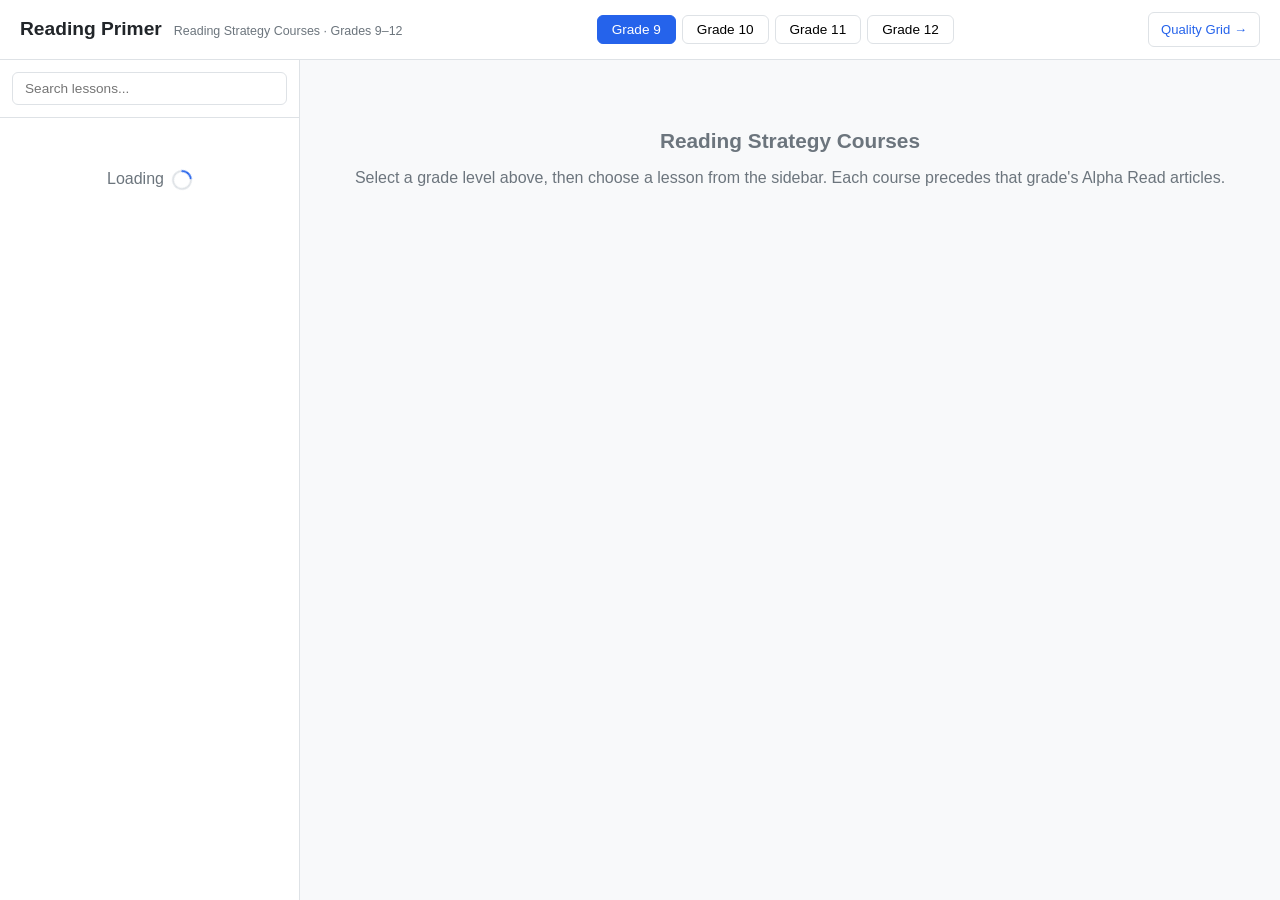
==== index.html @ eaf36640 "Publish Primer 9-12 reading-strategies viewer + quality grid Static site: primer-g9-12.html (viewer)" ====
<!doctype html><meta charset="utf-8"><title>Primer 9–12</title><meta http-equiv="refresh" content="0; url=primer-g9-12.html">
<p>Redirecting to <a href="primer-g9-12.html">Reading Primer 9–12</a>…</p>
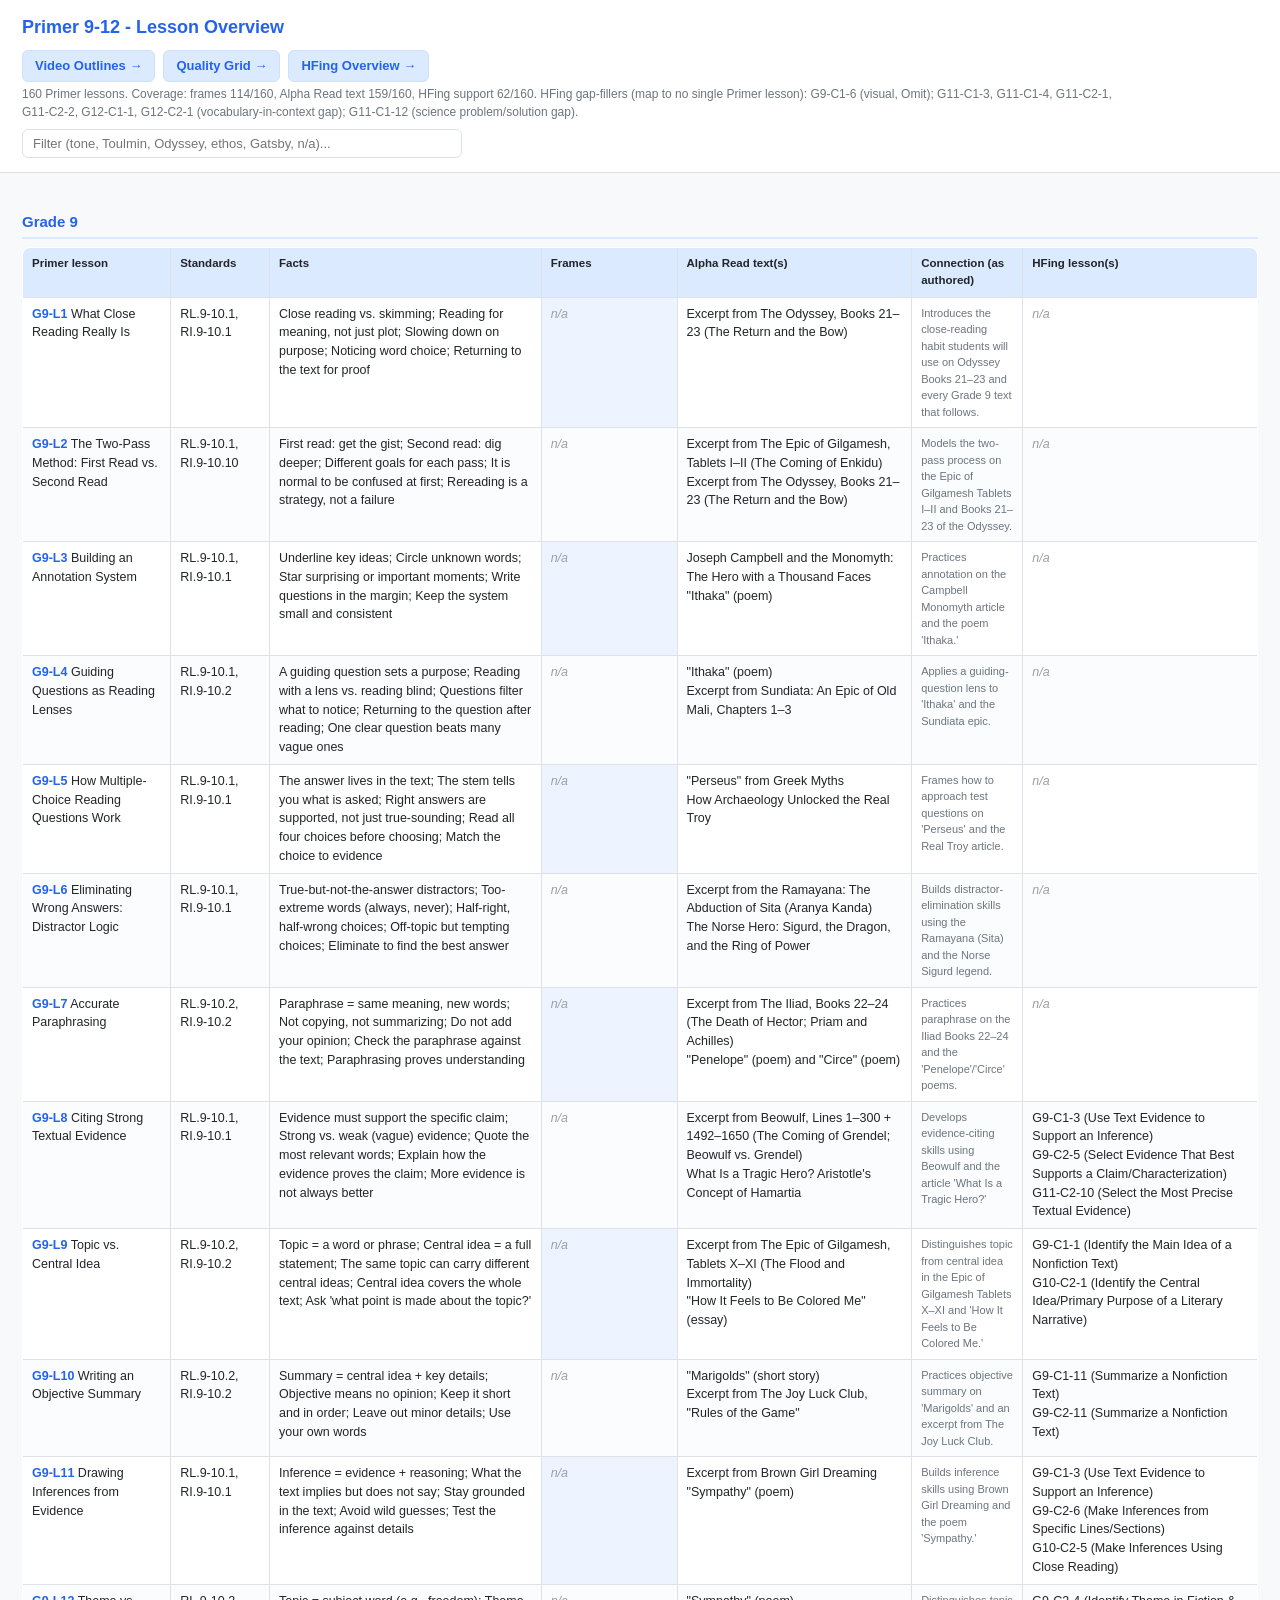
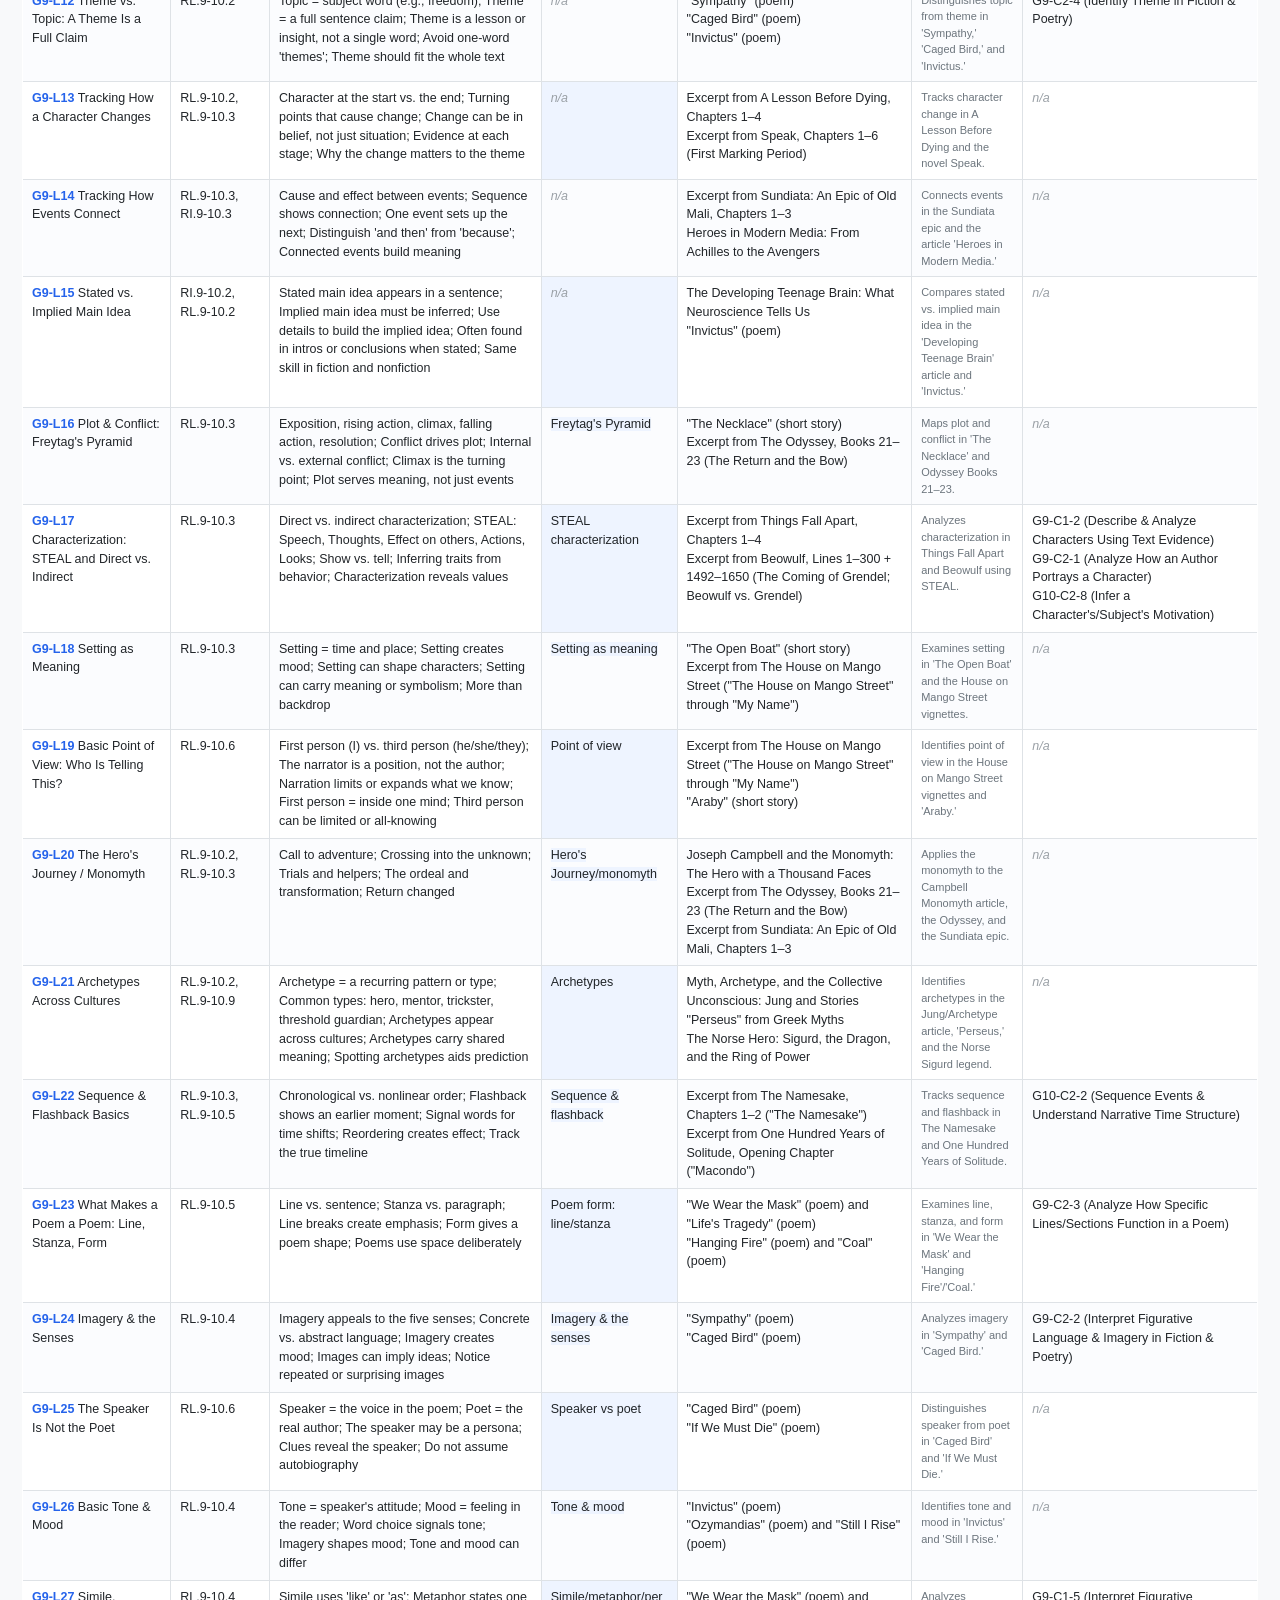
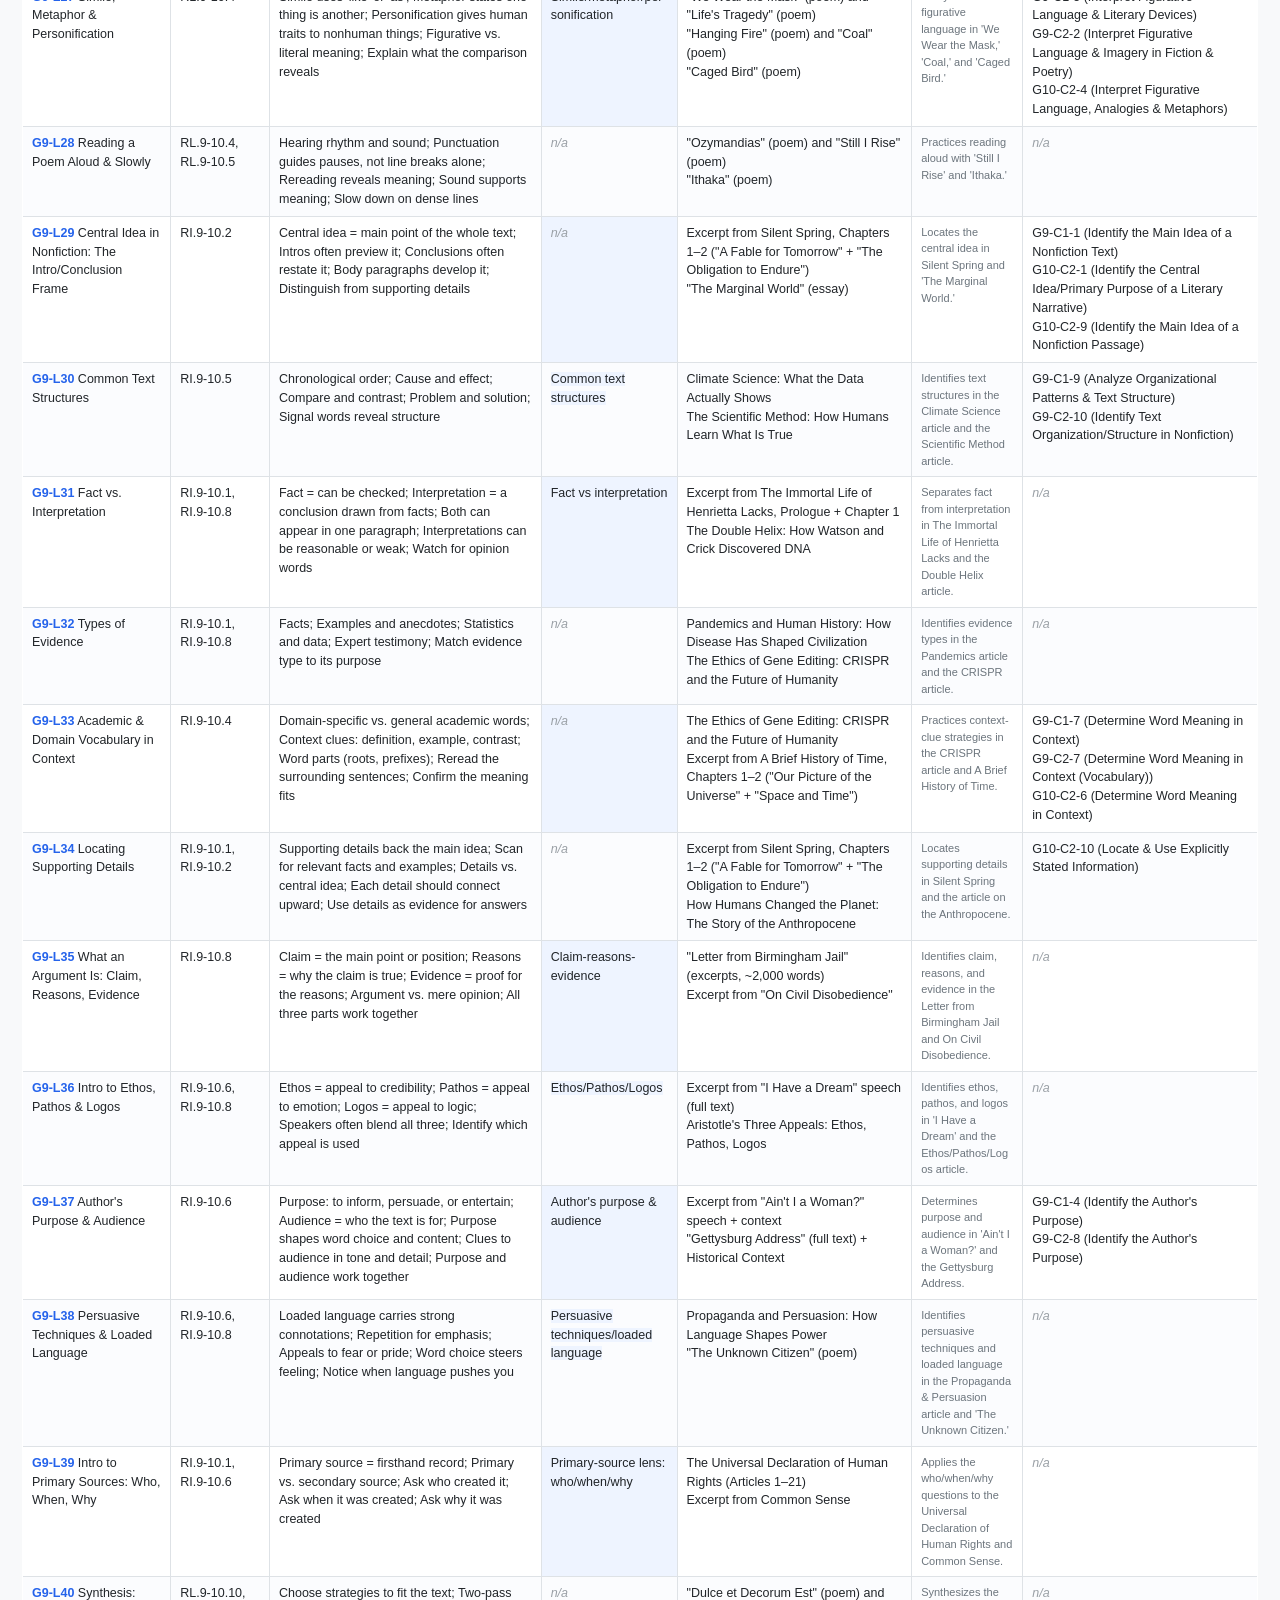
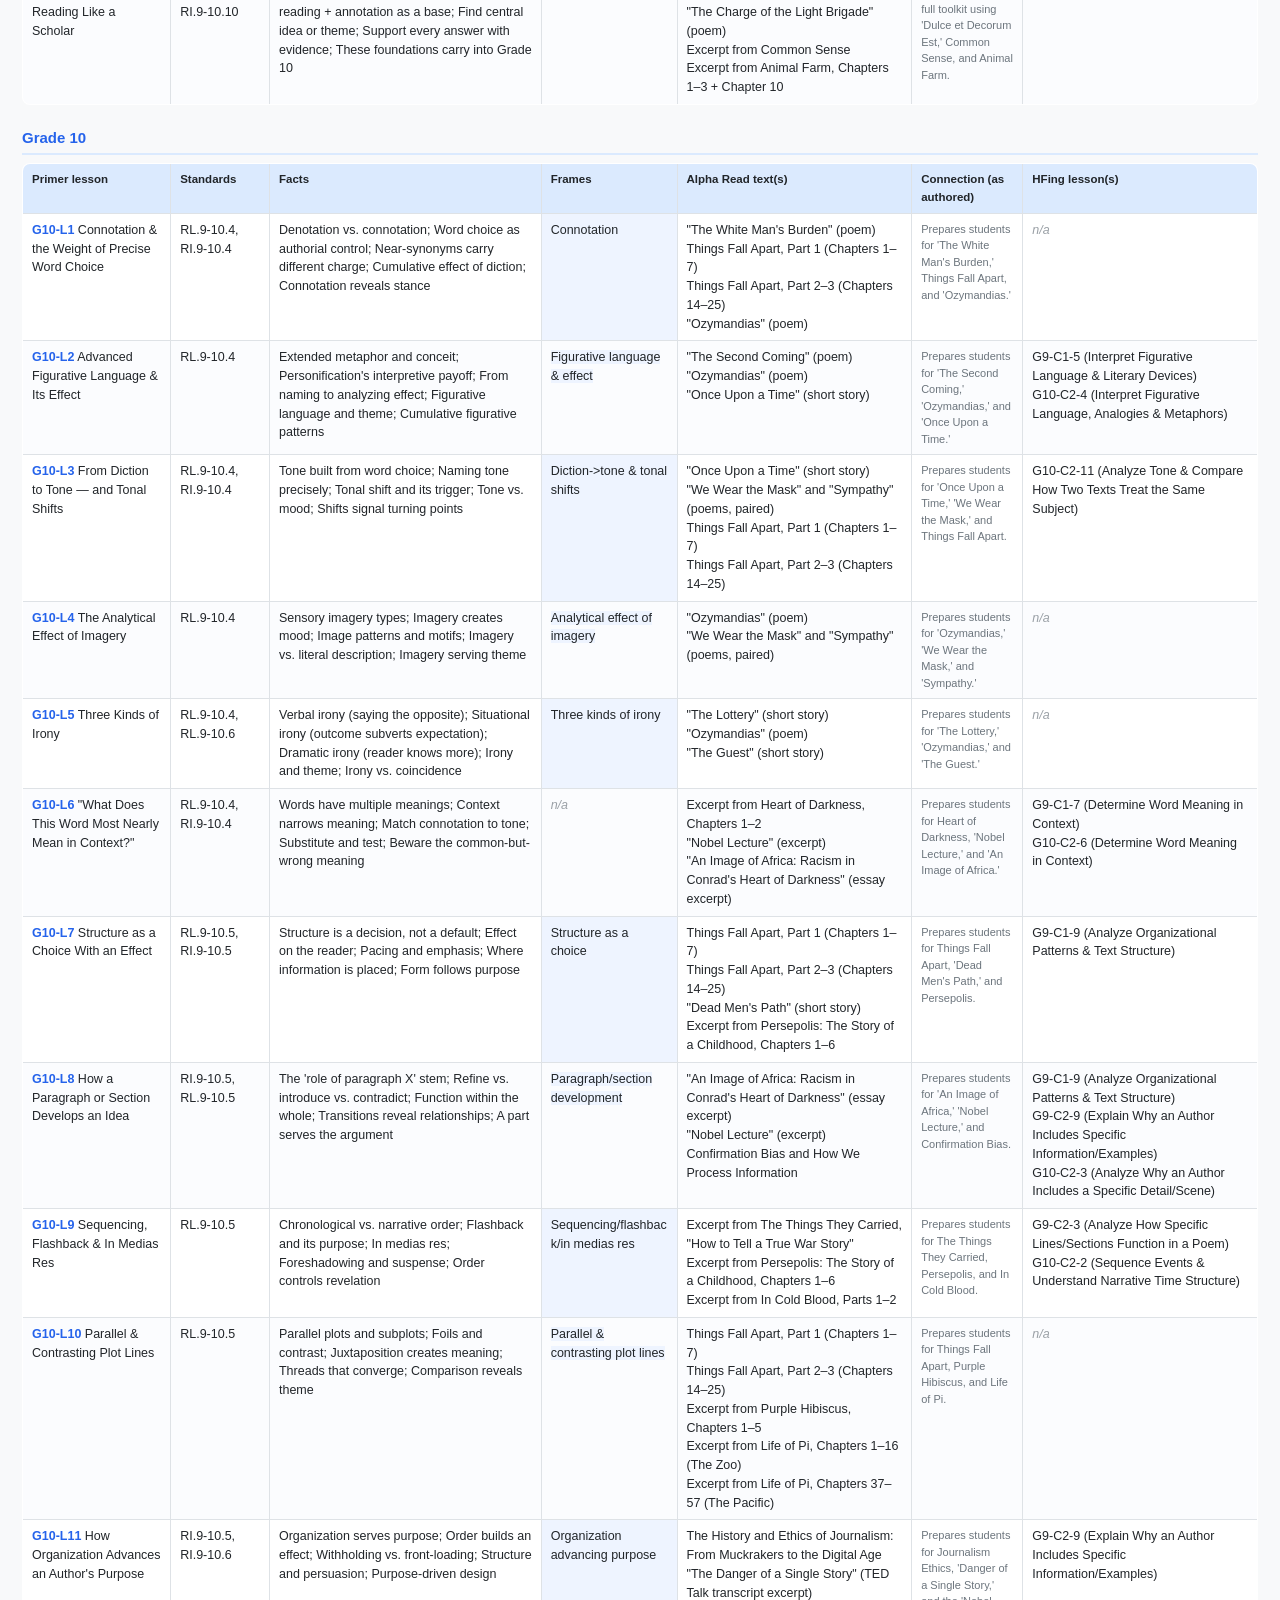
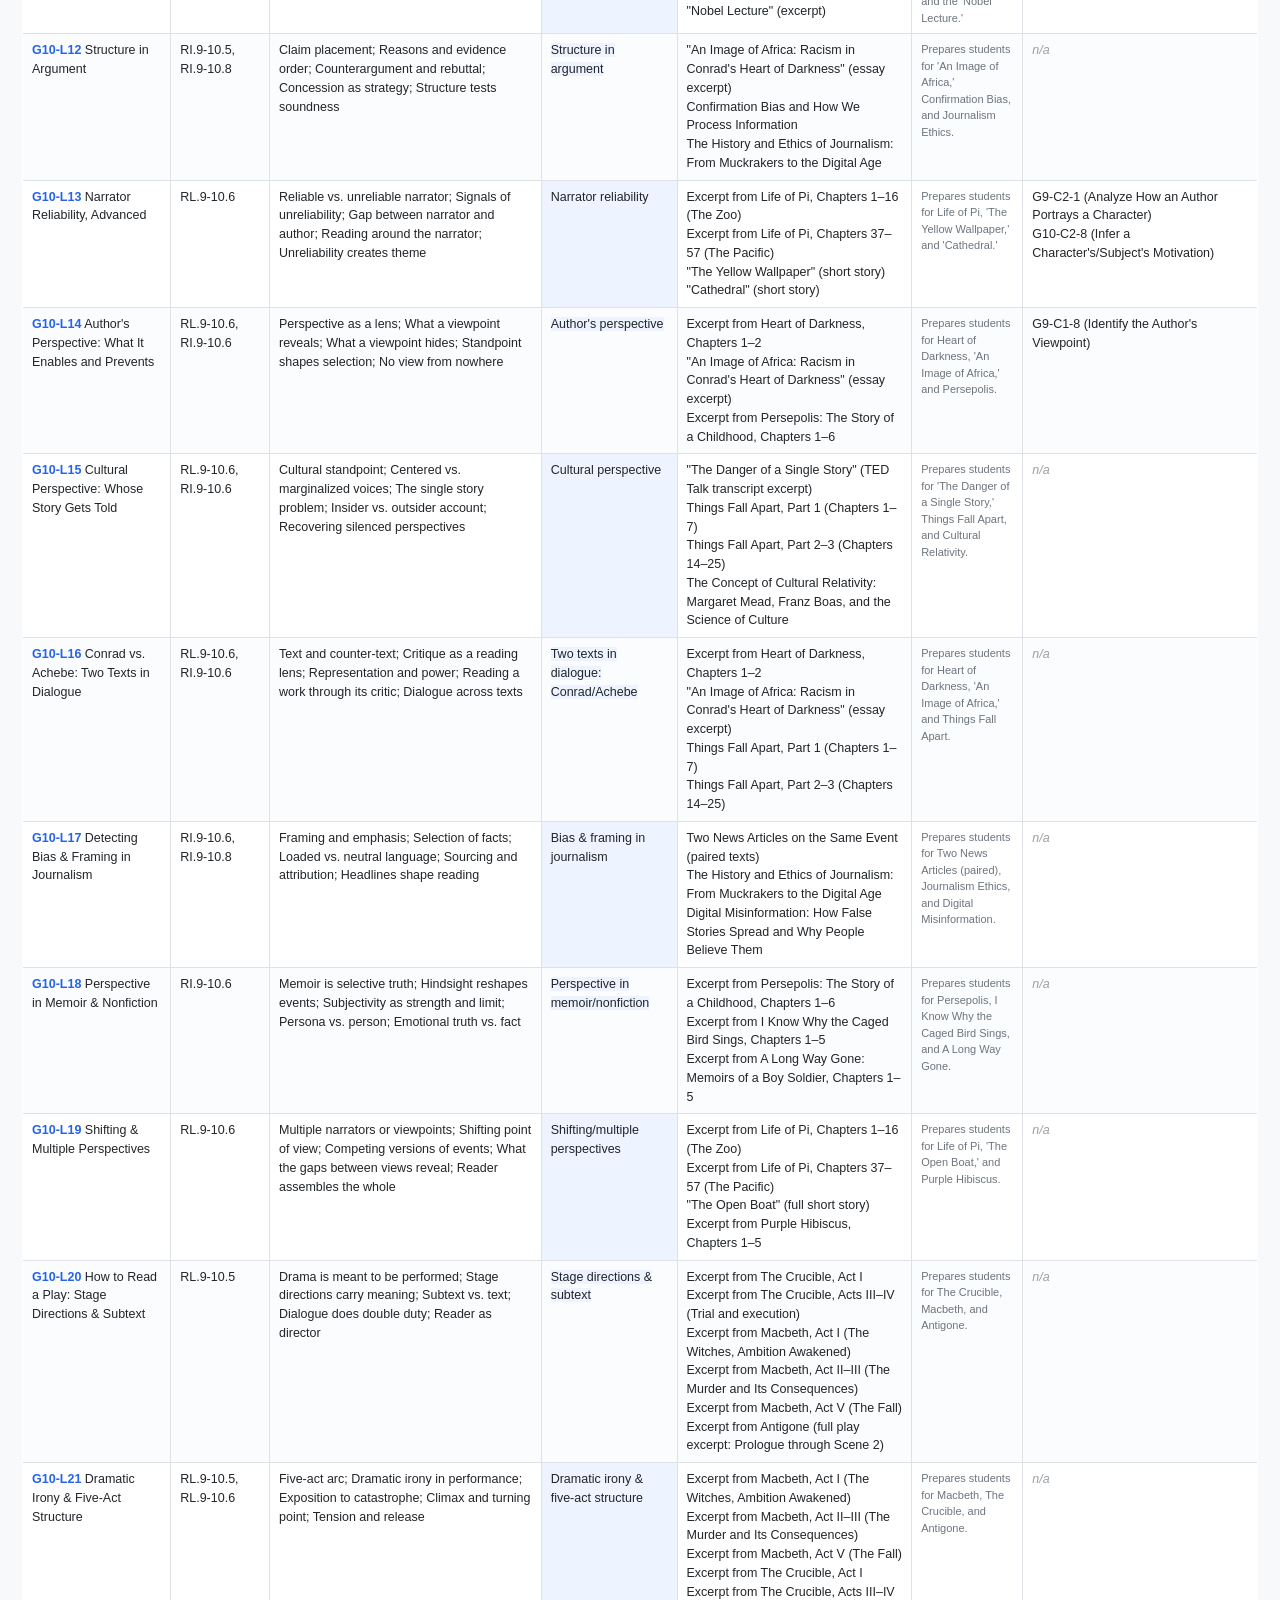
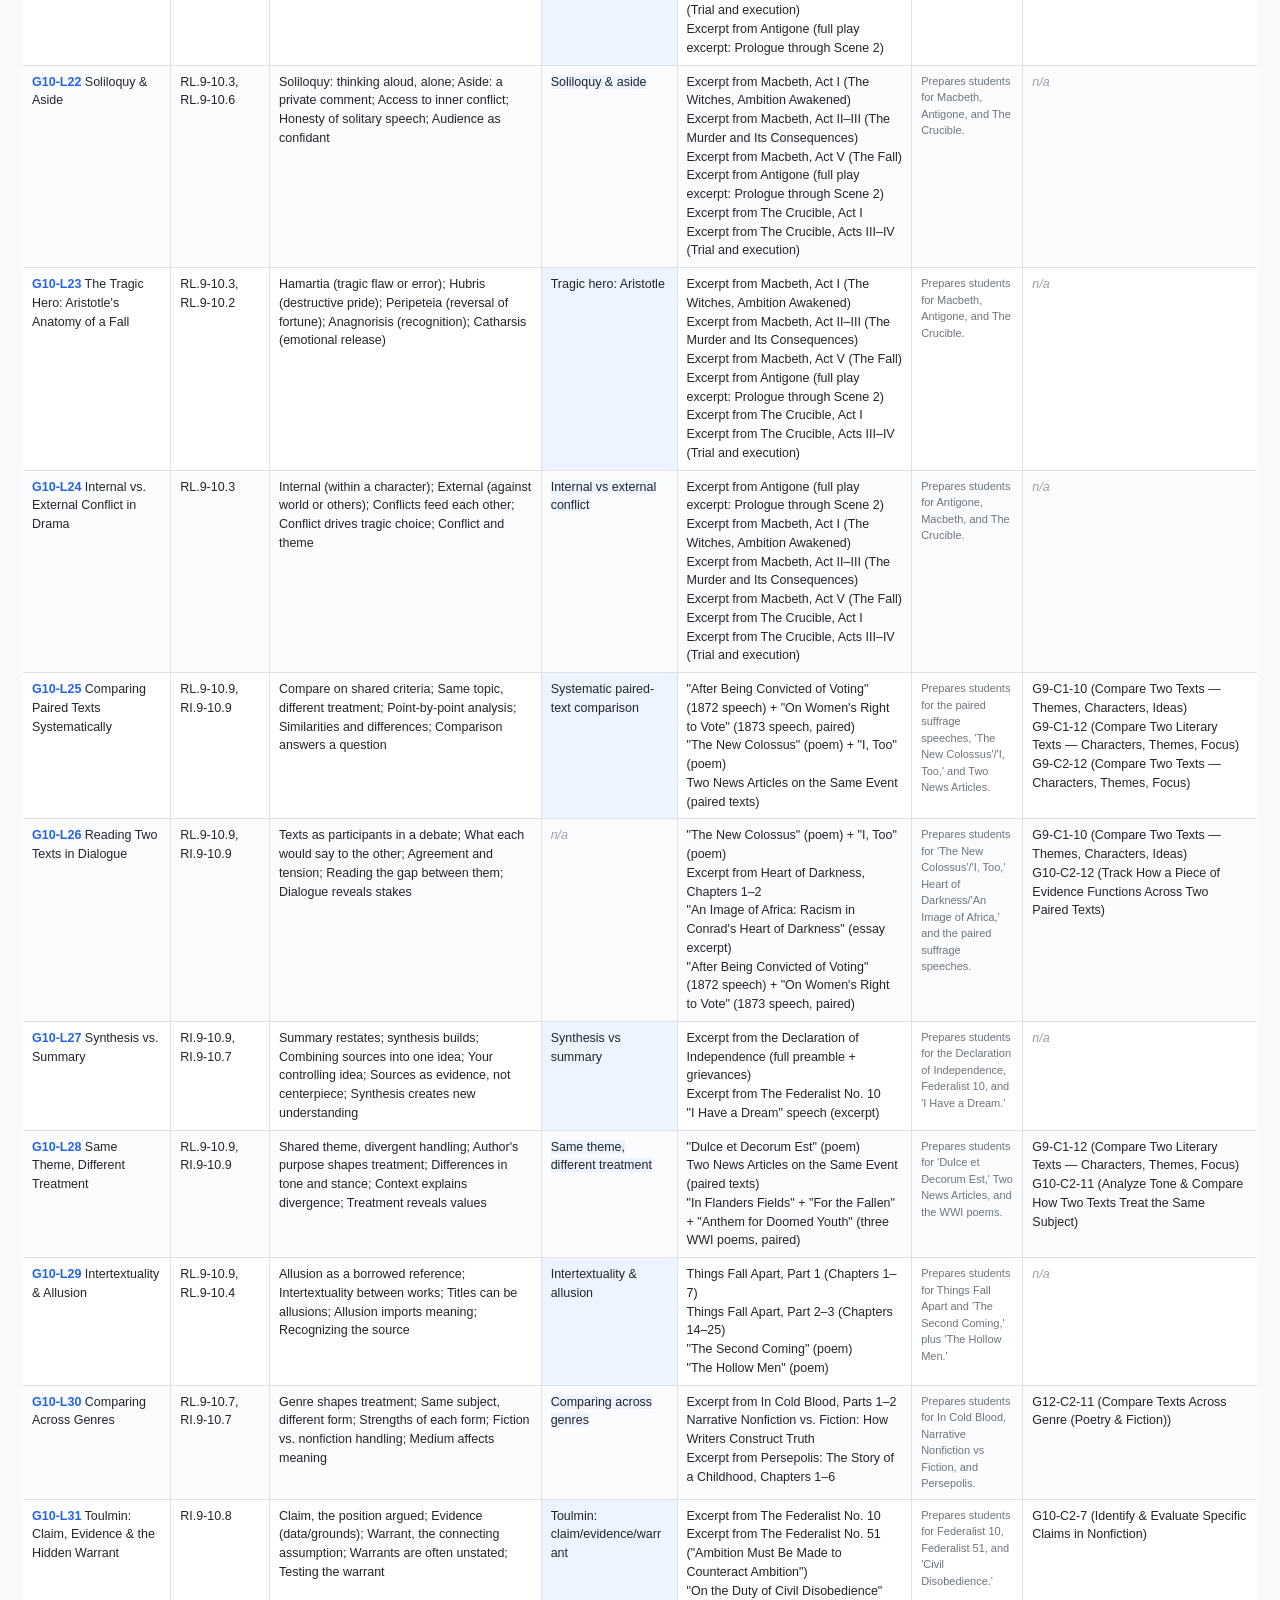
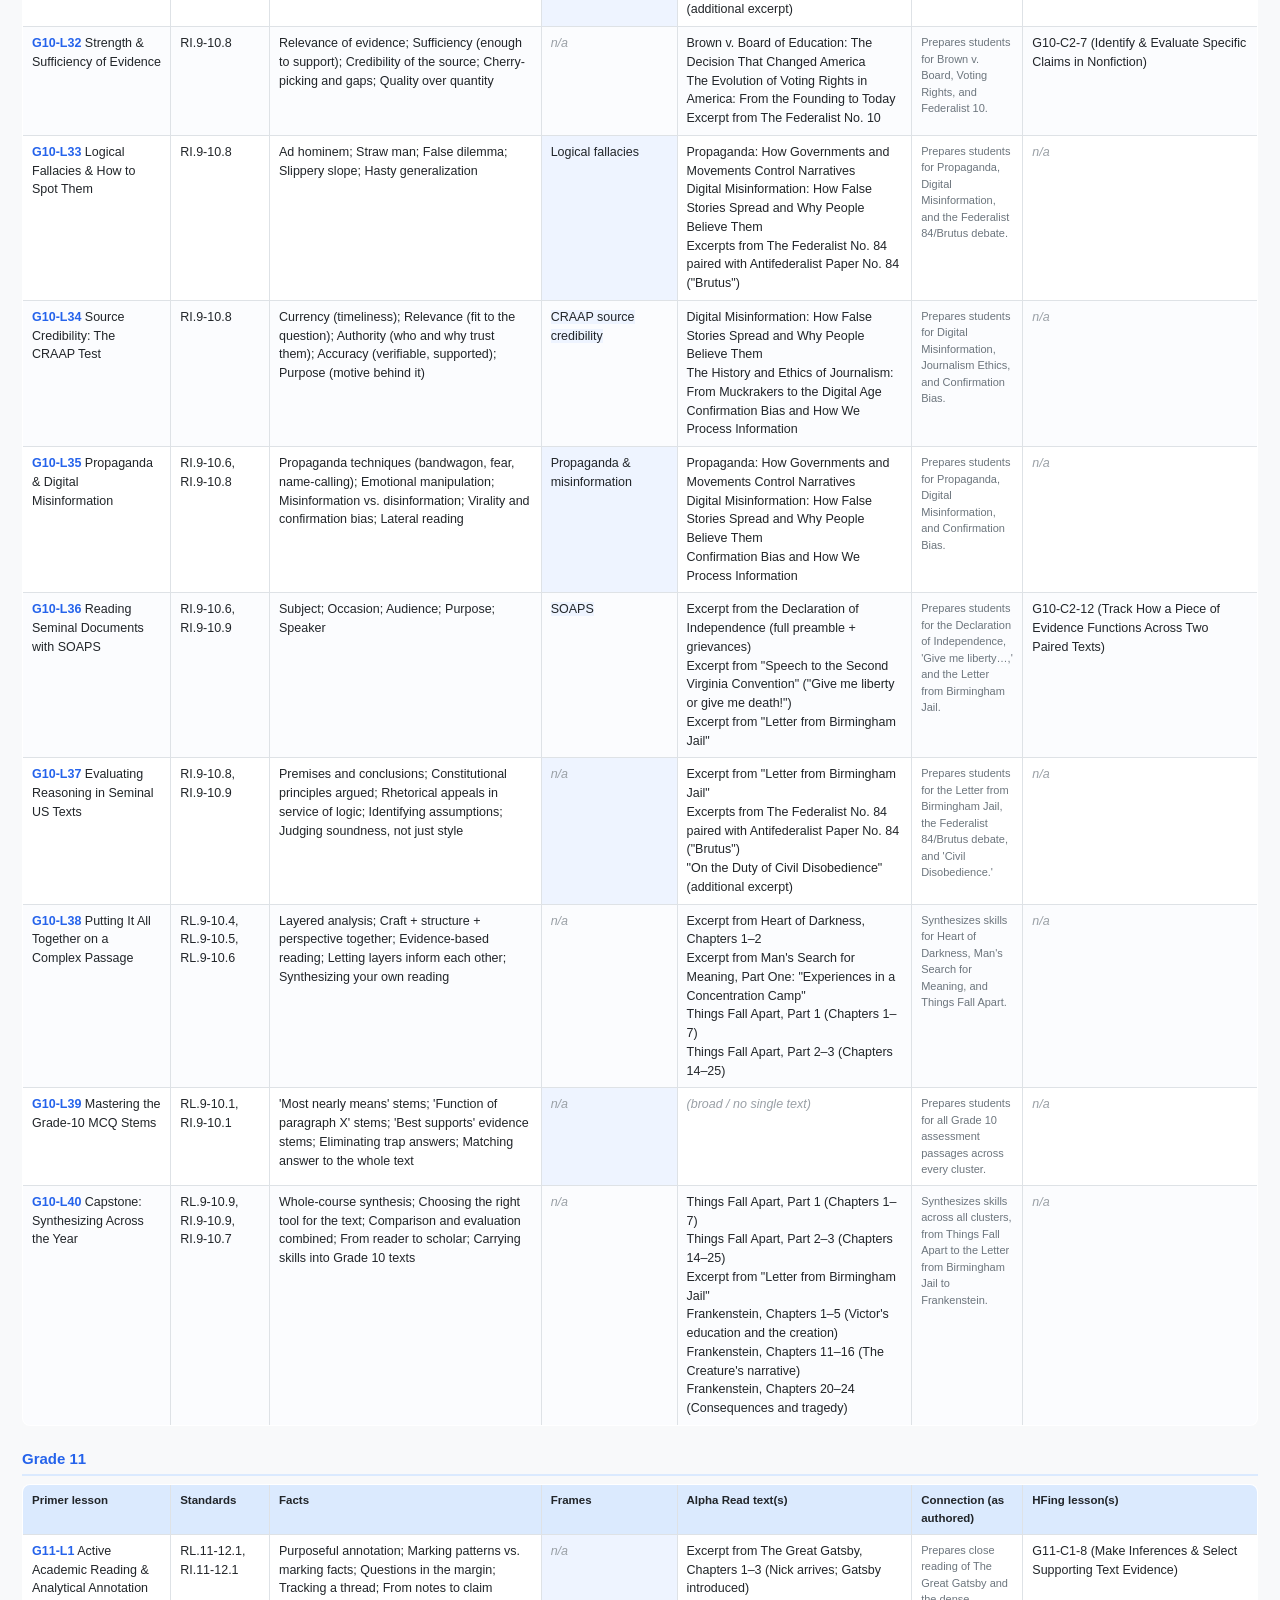
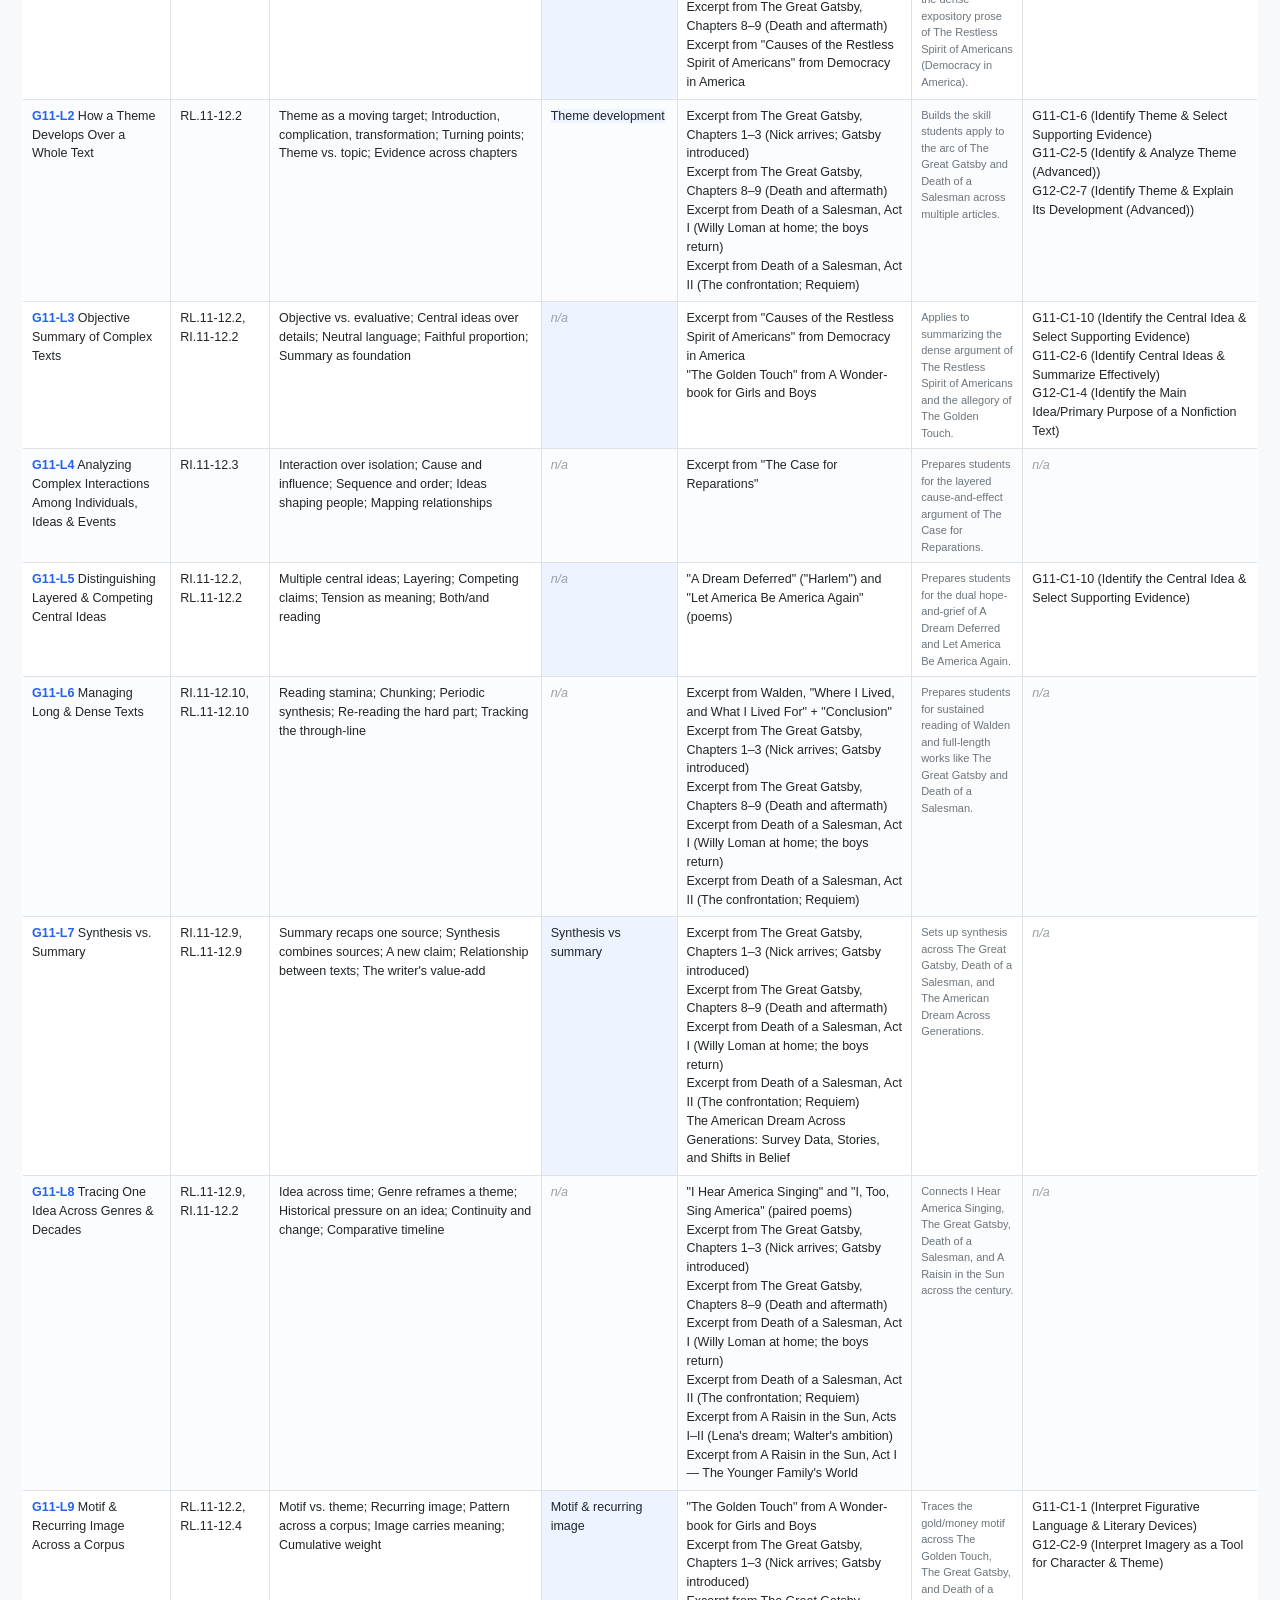
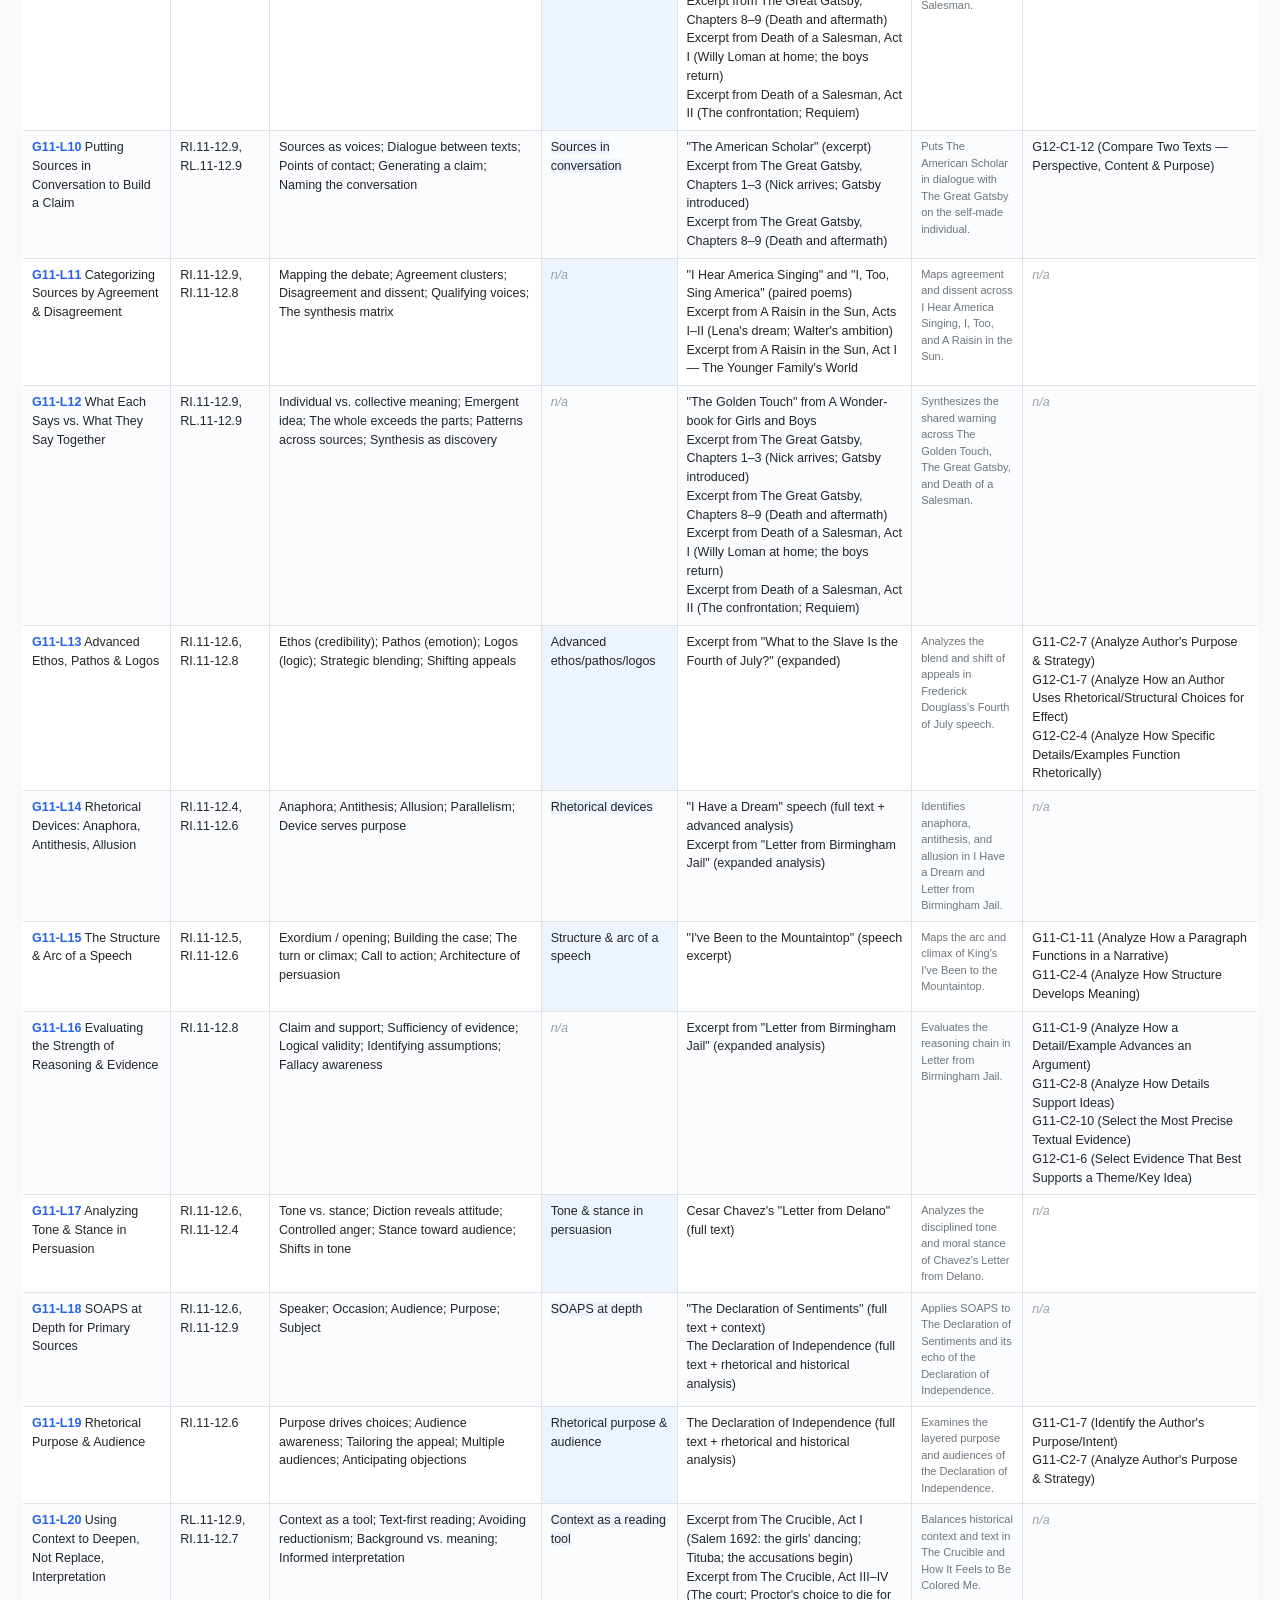
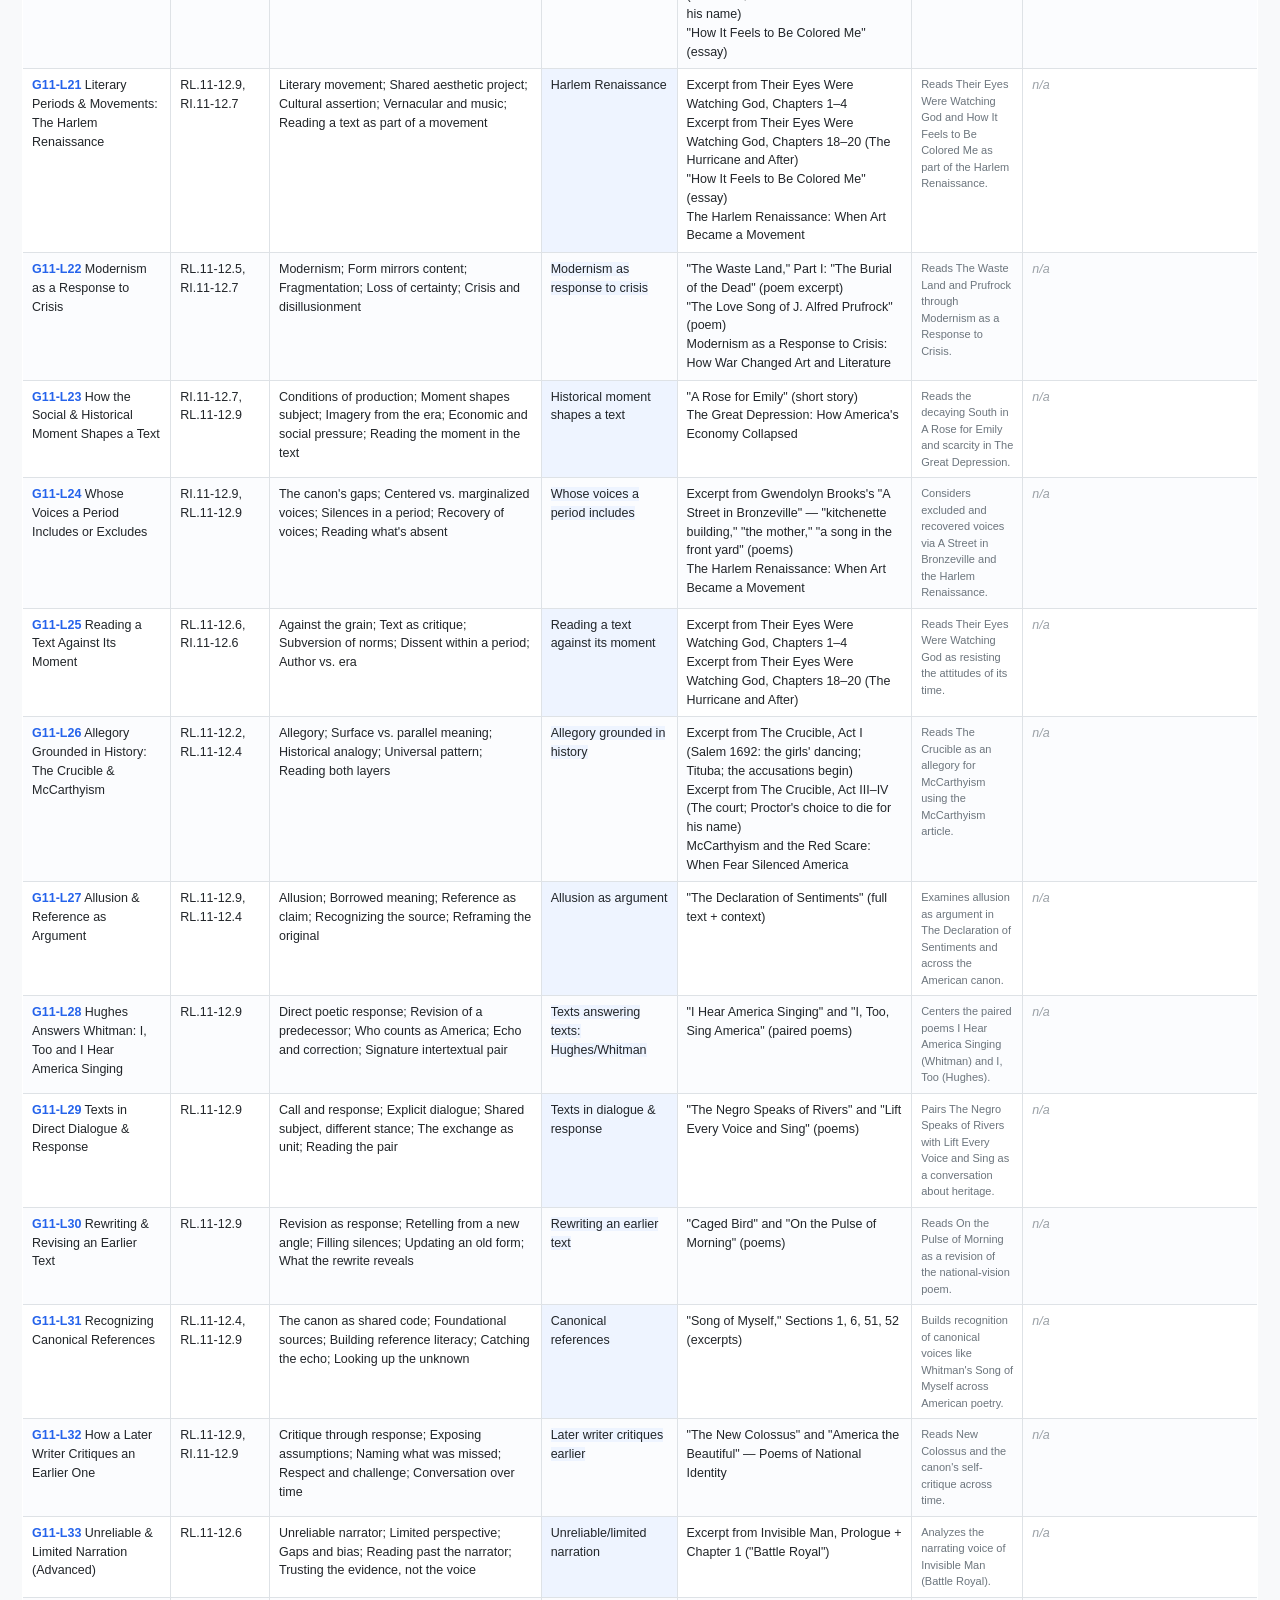
==== commit 2386cead: "Make Lesson Overview the landing page - index.html now redirects to primer-overview.html (was the vi" ====
--- a/index.html
+++ b/index.html
@@ -1,2 +1,2 @@
-<!doctype html><meta charset="utf-8"><title>Primer 9–12</title><meta http-equiv="refresh" content="0; url=primer-g9-12.html">
-<p>Redirecting to <a href="primer-g9-12.html">Reading Primer 9–12</a>…</p>
+<!doctype html><meta charset="utf-8"><title>Primer 9–12</title><meta http-equiv="refresh" content="0; url=primer-overview.html">
+<p>Redirecting to <a href="primer-overview.html">Primer 9–12 — Lesson Overview</a>…</p>
